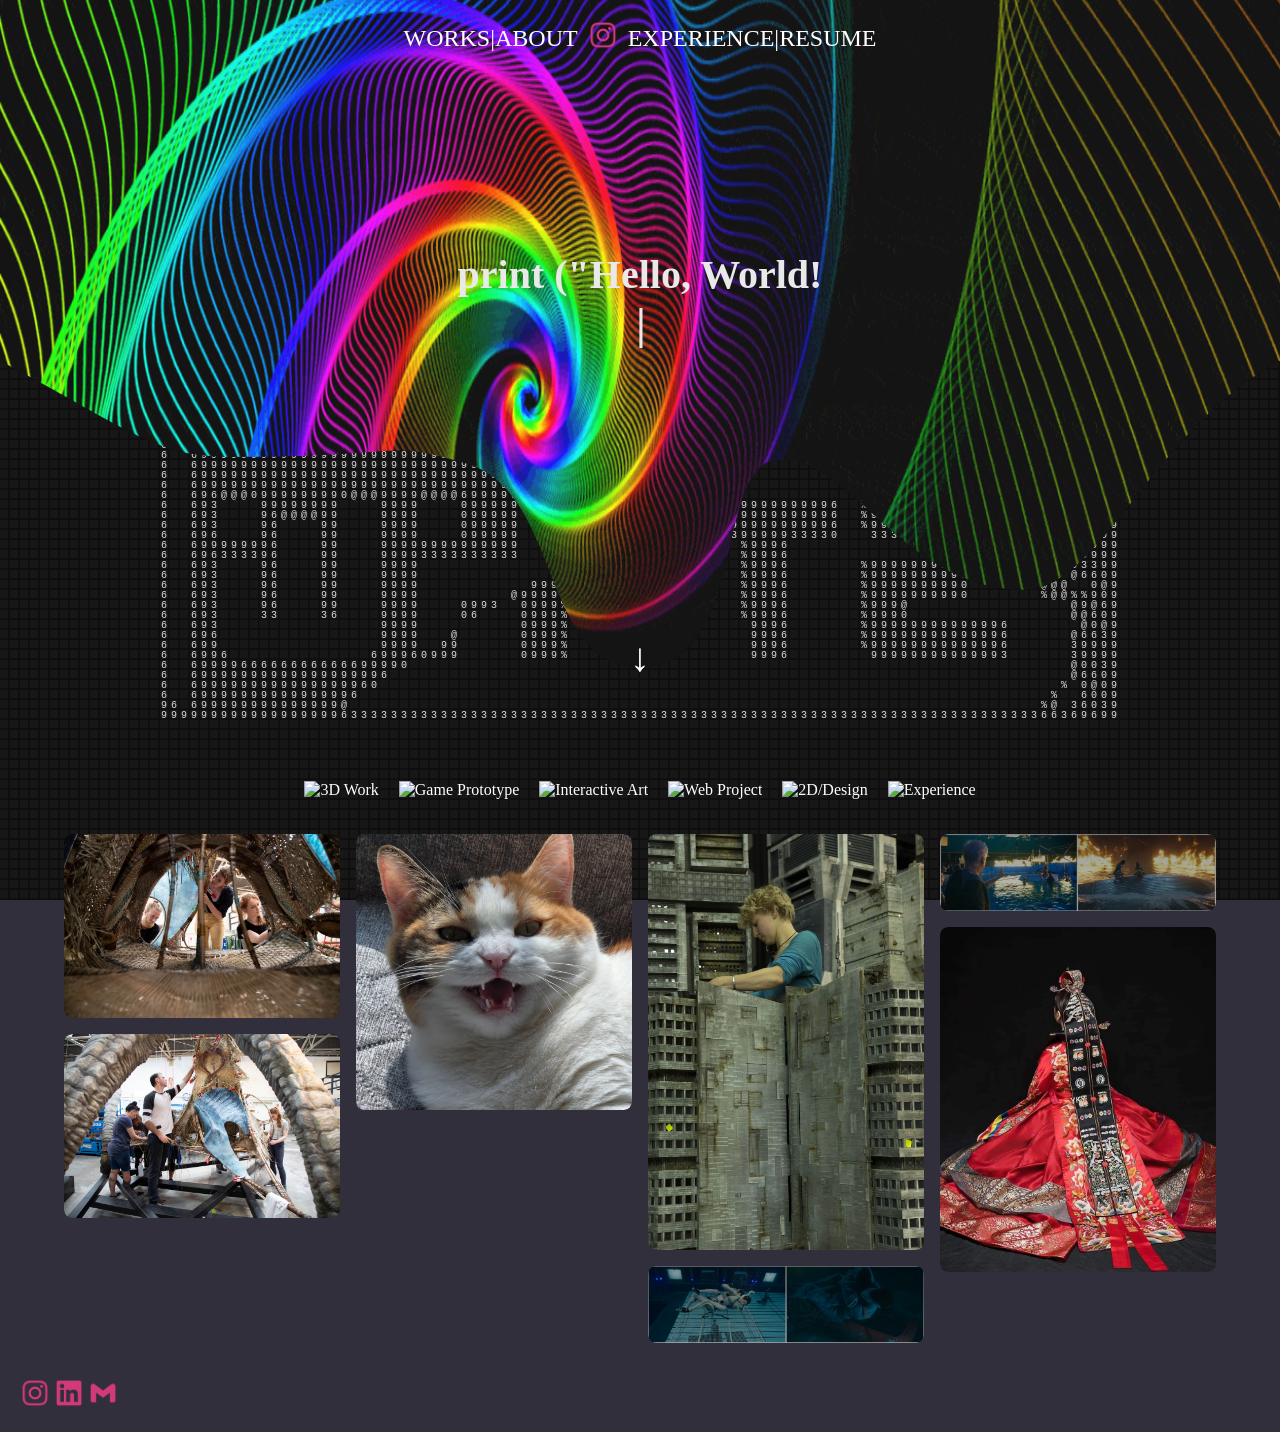
==== index.html @ cbc1c01c "title margin change" ====
<!doctype html>
<html lang="en">
  <head>
    <meta charset="UTF-8" />
    <meta http-equiv="X-UA-Compatible" content="IE=edge" />
    <meta name="viewport" content="width=device-width, initial-scale=1.0" />
    <title>Minjung Cho Portfolio</title>
    <link rel="stylesheet" href="style.css" />
    <style>
      @import url('https://fonts.googleapis.com/css2?family=BBH+Bogle&family=Bagel+Fat+One&family=Holtwood+One+SC&family=Rubik+Spray+Paint&family=Wendy+One&family=Zilla+Slab+Highlight:wght@400;700&display=swap');
    </style>
  </head>
  <body>
    <div class="waterLayer" aria-hidden="true">
      <svg id="waterSvg" viewBox="0 0 1000 420" preserveAspectRatio="none">
        <defs>
          <clipPath id="waterClip" clipPathUnits="userSpaceOnUse">
            <path id="waterClipPath" d="" />
          </clipPath>
        </defs>

        <image
          id="waterGif"
          href="./img/exampleGIF.gif"
          x="0"
          y="0"
          width="1000"
          height="420"
          preserveAspectRatio="xMidYMid slice"
          clip-path="url(#waterClip)"
        />

        <path id="waterTintPath" d="" />
      </svg>
    </div>

    <header>
      <a href="../index.html">WORKS</a> | <a href="../index.html">ABOUT</a>
      <a href="../index.html"
        ><img src="./img/logo/instagram.png" alt="mainLogo" class="mainLogo"
      /></a>
      <a href="../index.html">EXPERIENCE</a> | <a href="../index.html">RESUME</a>
    </header>
    
    <div class="nameTitle">
      <!-- <h1>NAMEANDTITLE<br /><span class="font2">aaaaaaa</span></h1> -->
      <h2>
        print ("Hello, World!<br />I'm <span class="font2">Minjung Cho</span
        ><br />Technical Artist,<br />creating anything I like.")
      </h2>
    </div>

    <!-- ascii art -->
    <section class="hero">
      <canvas id="grid"></canvas>

      <div class="logo">
        <img src="img/logo/bwLogo.png" id="source" alt="asciiLogo" />
      </div>
    </section>

    <!-- ascii art -->

    <button id="scrollButton">↓</button>

    <div class="workCategoryContainer">
      <img class="workCategory" src="img/category1.png" alt="3D Work" />
      <img class="workCategory" src="img/category2.png" alt="Game Prototype" />
      <img class="workCategory" src="img/category3.png" alt="Interactive Art" />
      <img class="workCategory" src="img/category4.png" alt="Web Project" />
      <img class="workCategory" src="img/category5.png" alt="2D/Design" />
      <img class="workCategory" src="img/category6.png" alt="Experience" />
    </div>

    <div class="featuredWorksGallery">
      <div class="featuredWorks">
        <img
          class="featuredWorkImg"
          src="img/featuredWorks/avatar1.jpg"
          alt="featured1"
        />
        <div class="featuredWorkText">Avatar Project 1</div>
      </div>

      <div class="featuredWorks">
        <img
          class="featuredWorkImg"
          src="img/featuredWorks/avatar2.jpg"
          alt="featured2"
        />
        <div class="featuredWorkText">Avatar Project 2</div>
      </div>

      <div class="featuredWorks">
        <img
          class="featuredWorkImg"
          src="img/featuredWorks/cat.jpg"
          alt="featured3"
        />
        <div class="featuredWorkText">Cat Study</div>
      </div>

      <div class="featuredWorks">
        <img
          class="featuredWorkImg"
          src="img/featuredWorks/bladerunner.png"
          alt="featured4"
        />
        <div class="featuredWorkText">Bladerunner Study</div>
      </div>

      <div class="featuredWorks">
        <img
          class="featuredWorkImg"
          src="img/featuredWorks/avatar3.png"
          alt="featured5"
        />
        <div class="featuredWorkText">Avatar Project 3</div>
      </div>

      <div class="featuredWorks">
        <img
          class="featuredWorkImg"
          src="img/featuredWorks/avatar4.png"
          alt="featured6"
        />
        <div class="featuredWorkText">Avatar Project 4</div>
      </div>

      <div class="featuredWorks">
        <img
          class="featuredWorkImg"
          src="img/featuredWorks/hanbok.jpg"
          alt="featured7"
        />
        <div class="featuredWorkText">Hanbok Study</div>
      </div>
    </div>

    <script type="module" src="./script.js"></script>
  </body>
  <footer>
    <a href="https://www.instagram.com/" target="_blank">
      <img
        src="img/logo/instagram.png"
        alt="instagramLogo"
        class="contactLogo"
      />
    </a>
    <a href="https://www.linkedin.com/" target="_blank">
      <img src="img/logo/linkedin.png" alt="linkedinLogo" class="contactLogo" />
    </a>
    <a href="https://www.gmail.com/" target="_blank">
      <img src="img/logo/gmail.png" alt="gmailLogo" class="contactLogo" />
    </a>
  </footer>
</html>
---- style.css ----
html {
  font-family: "Consolas";
  color: #ffffff;
}

a {
  text-decoration: none;
  color: #ffffff;
}

a:hover {
  cursor: pointer;
  transform: scale(1.1);
  transition: transform 0.2s ease;
}

body {
  margin: 0;
  padding: 0;
  max-width: 100vw;
  min-height: 100vh;
  /* position: relative;
  isolation: isolate; */
  display: flex;
  flex-direction: column;
  overflow-y: auto;
  /* overflow-y: scroll; 이거 나중에 테스트 해봐*/
  text-align: center;
  background-color: #302f3b;
}

header {
  font-size: 1.5rem;
  z-index: 2;
  display: flex;
  /* padding: 0 30px 0 30px; */
  margin: 20px;
  align-items: center;
  justify-content: center;
}

footer {
  z-index: 2;
  padding: 20px;
  text-align: left;
}

.nameTitle {
  z-index: 2;
  margin: 80px;
  min-height: 32svh;
  display: flex;
  align-items: center;
  justify-content: center;
}

.nameTitle h2 {
  font-family: "Consolas";
  font-size: 2.5rem;
  margin: 0;
  color: #e9e9e9
}

.font2 {
  /* font-family: "Menlo", monospace; */
  /* font-family: "Wendy One"; */
  font-family: "Zilla Slab Highlight";
  font-size: 3rem;
  color: #fff7bb;
}

.typeCursor {
  font-size: 2.8rem;
  display: inline-block;
  margin-left: 2px;
  animation: blinkCursor 0.8s infinite;
}

@keyframes blinkCursor {
  0%,
  50% {
    opacity: 1;
  }

  51%,
  100% {
    opacity: 0;
  }
}

.contactLogo {
  width: 30px;
  height: 30px;
}

/* .contactLogo:hover {
  cursor: pointer;
  transform: scale(1.1);
  transition: transform 0.2s ease;
} */

.mainLogo {
  width: 30px;
  height: 30px;
  padding: 0 10px 0 10px;
}
.mainLogo:hover {
  cursor: pointer;
  transform: scale(1.1);
  transition: transform 0.2s ease;
}

#scrollButton {
  z-index: 2;
  background-color: rgba(255, 255, 255, 0);
  width: 20px;
  color: #ffffff;
  font-size: 40px;
  border: none;
  margin: 110px auto 80px auto;
  display: flex;
  align-items: center;
  justify-content: center;
}

#scrollButton:hover {
  cursor: pointer;
  transform: scale(1.1);
  transition: transform 0.2s ease;
}

.workCategoryContainer {
  z-index: 2;
  display: flex;
  justify-content: center;
  gap: 20px;
  padding: 20px;
}

.featuredWorksGallery {
  z-index: 2;
  column-count: 4;
  column-gap: 1rem;
  padding: 15px;
  width: 90%;
  margin: auto;
}

.featuredWorks {
  position: relative;
  display: block;
  margin-bottom: 1rem;
  border-radius: 8px;
  overflow: hidden;
  break-inside: avoid;
}

.featuredWorkImg {
  width: 100%;
  height: auto;
  display: block;
  border-radius: 8px;
  transition:
    transform 0.3s ease,
    filter 0.3s ease;
}

.featuredWorkText {
  position: absolute;
  inset: 0;
  display: flex;
  align-items: center;
  justify-content: center;
  color: white;
  font-size: 1.2rem;
  font-weight: bold;
  text-align: center;
  padding: 1rem;
  opacity: 0;
  transition: opacity 0.3s ease;
  pointer-events: none;
}

.featuredWorks:hover {
  cursor: pointer;
}

.featuredWorks:hover .featuredWorkImg {
  transform: scale(1.05);
  filter: brightness(45%);
}

.featuredWorks:hover .featuredWorkText {
  opacity: 1;
}

@media (max-width: 900px) {
  .featuredWorksGallery {
    column-count: 2;
  }
}

@media (max-width: 600px) {
  .featuredWorksGallery {
    column-count: 1;
  }
}

/* asciiart original
.hero {
  position: relative;
  width: 100%;
  height: 100svh;
  background-color: #0f0f0f;
}

canvas {
  display: block;
  width: 100%;
  height: 100%;
}

.logo {
  position: absolute;
  top: 50%;
  left: 50%;
  transform: translate(-50%, -50%);
  width: 75%;
}

.logo img {
  width: 100%;
  height: 100%;
  object-fit: contain;
  display: block;
  visibility: hidden;
}
asciiart original */

/* asciiart */
.hero {
  position: absolute;
  inset: 0;
  /* top: 50%;
  left: 0;
  right: 0;
  bottom: 50%; */
  width: 100%;
  height: 100svh;
  background-color: #0f0f0f;
  z-index: 0;
  overflow: hidden;
  pointer-events: none;
}

canvas {
  display: block;
  width: 100%;
  height: 100%;
}

.logo {
  position: absolute;
  top: 50%;
  left: 50%;
  transform: translate(-50%, -50%);
  width: 75%;
}

.logo img {
  width: 100%;
  height: 100%;
  object-fit: contain;
  display: block;
  visibility: hidden;
}
/* asciiart */

/* water droop */
.waterLayer {
  position: absolute;
  top: 0;
  left: 0;
  width: 100%;
  height: 105svh;
  z-index: 1;
  pointer-events: none;
  overflow: visible;
}

.waterLayer svg {
  width: 100%;
  height: 100%;
  display: block;
}

#waterTintPath {
  fill: rgba(255, 255, 255, 0.08);
  mix-blend-mode: screen;
}
/* water droop */
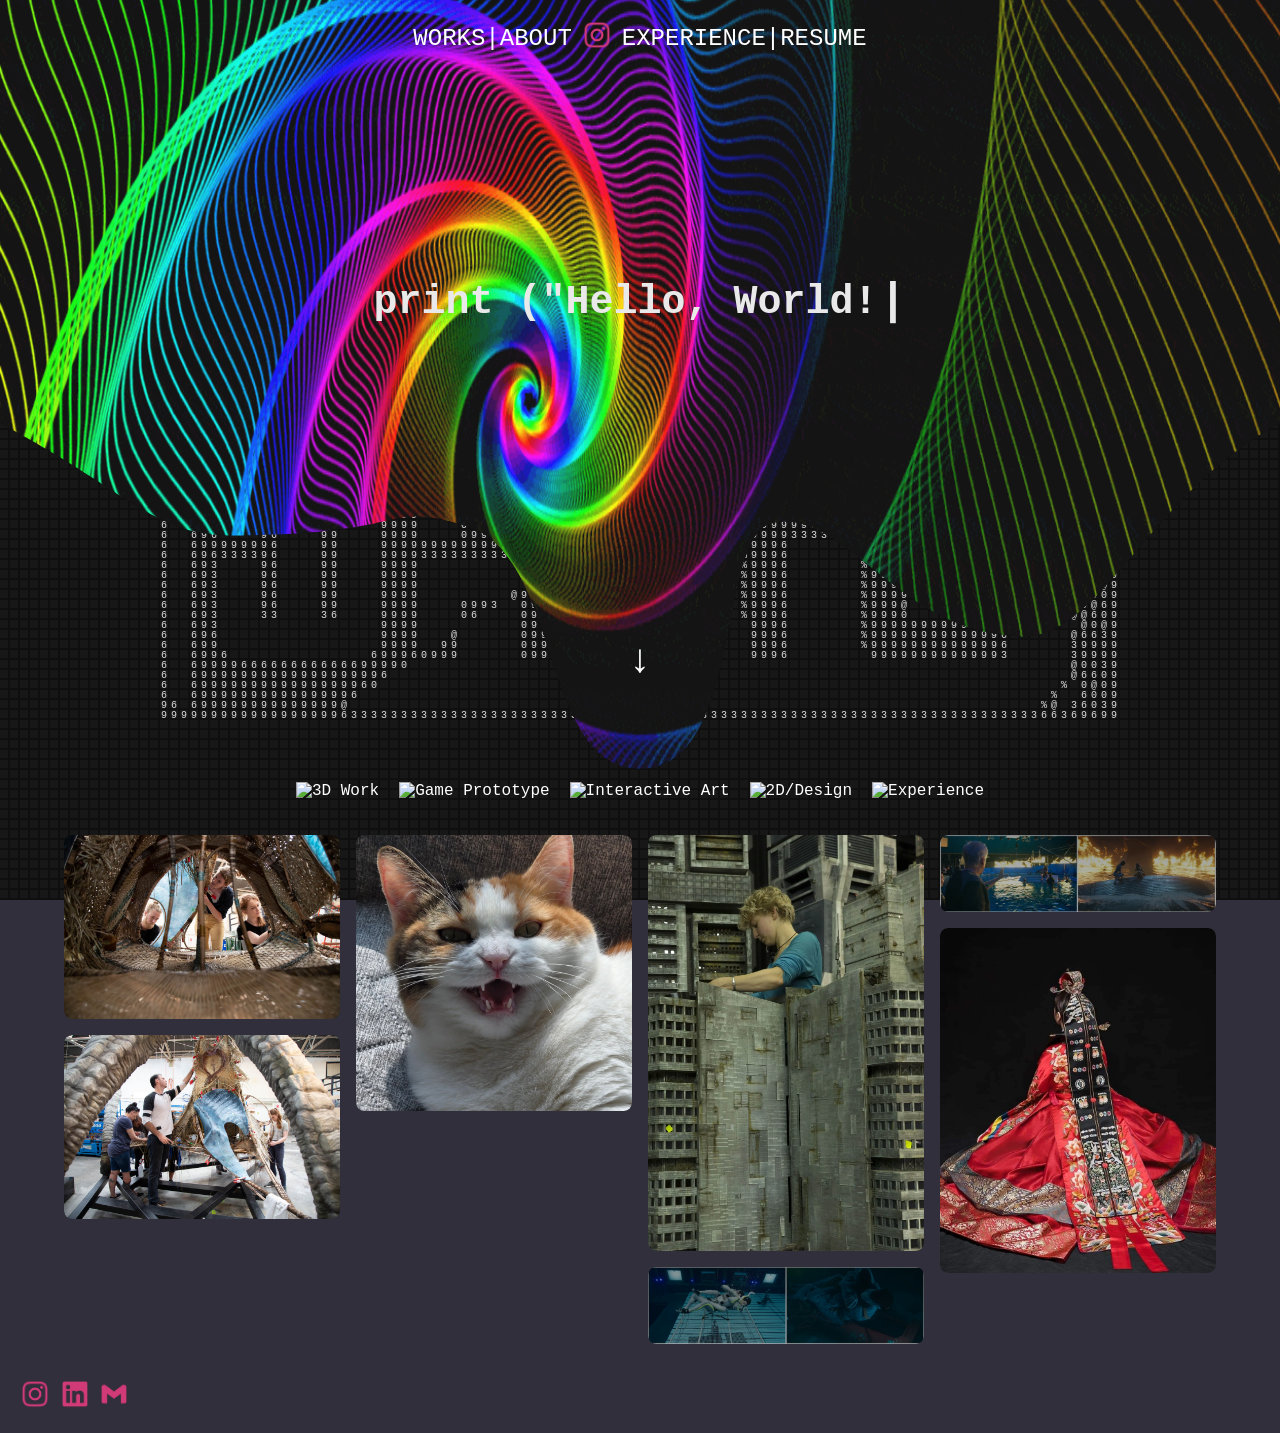
==== commit 8e31ec61: "header element files add" ====
--- a/index.html
+++ b/index.html
@@ -7,11 +7,11 @@
     <title>Minjung Cho Portfolio</title>
     <link rel="stylesheet" href="style.css" />
     <style>
-      @import url('https://fonts.googleapis.com/css2?family=BBH+Bogle&family=Bagel+Fat+One&family=Holtwood+One+SC&family=Rubik+Spray+Paint&family=Wendy+One&family=Zilla+Slab+Highlight:wght@400;700&display=swap');
+      @import url("https://fonts.googleapis.com/css2?family=Wendy+One&family=Zilla+Slab+Highlight:wght@400;700&display=swap");
     </style>
   </head>
   <body>
-    <div class="waterLayer" aria-hidden="true">
+    <div id="waterLayer" aria-hidden="true">
       <svg id="waterSvg" viewBox="0 0 1000 420" preserveAspectRatio="none">
         <defs>
           <clipPath id="waterClip" clipPathUnits="userSpaceOnUse">
@@ -35,13 +35,14 @@
     </div>
 
     <header>
-      <a href="../index.html">WORKS</a> | <a href="../index.html">ABOUT</a>
-      <a href="../index.html"
-        ><img src="./img/logo/instagram.png" alt="mainLogo" class="mainLogo"
+      <a href="headerElements/all_works/AllWorks.html">WORKS</a> |
+      <a href="headerElements/about/about.html">ABOUT</a>
+      <a href="index.html"
+        ><img src="img/logo/instagram.png" alt="mainLogo" class="mainLogo"
       /></a>
-      <a href="../index.html">EXPERIENCE</a> | <a href="../index.html">RESUME</a>
+      <a href="headerElements/experience/experience.html">EXPERIENCE</a> |
+      <a href="headerElements/resume/resume.html">RESUME</a>
     </header>
-    
     <div class="nameTitle">
       <!-- <h1>NAMEANDTITLE<br /><span class="font2">aaaaaaa</span></h1> -->
       <h2>
@@ -64,12 +65,29 @@
     <button id="scrollButton">↓</button>
 
     <div class="workCategoryContainer">
-      <img class="workCategory" src="img/category1.png" alt="3D Work" />
-      <img class="workCategory" src="img/category2.png" alt="Game Prototype" />
-      <img class="workCategory" src="img/category3.png" alt="Interactive Art" />
-      <img class="workCategory" src="img/category4.png" alt="Web Project" />
-      <img class="workCategory" src="img/category5.png" alt="2D/Design" />
-      <img class="workCategory" src="img/category6.png" alt="Experience" />
+      <a href="featuredWorkPages/3d_work/3dWork.html">
+        <img class="workCategory" src="img/category1.png" alt="3D Work" />
+      </a>
+      <a href="featuredWorkPages/game_prototype/gamePrototype.html">
+        <img
+          class="workCategory"
+          src="img/category2.png"
+          alt="Game Prototype"
+        />
+      </a>
+      <a href="featuredWorkPages/interactive_art/interactiveArt.html">
+        <img
+          class="workCategory"
+          src="img/category3.png"
+          alt="Interactive Art"
+        />
+      </a>
+      <a href="featuredWorkPages/2d_design/2dDesign.html">
+        <img class="workCategory" src="img/category4.png" alt="2D/Design" />
+      </a>
+      <a href="featuredWorkPages/experience/experience.html">
+        <img class="workCategory" src="img/category5.png" alt="Experience" />
+      </a>
     </div>
 
     <div class="featuredWorksGallery">
--- a/style.css
+++ b/style.css
@@ -1,5 +1,5 @@
 html {
-  font-family: "Consolas";
+  font-family: "Consolas", monospace;
   color: #ffffff;
 }
 
@@ -55,16 +55,16 @@
 }
 
 .nameTitle h2 {
-  font-family: "Consolas";
+  font-family: "Consolas", monospace;
   font-size: 2.5rem;
   margin: 0;
-  color: #e9e9e9
+  color: #e9e9e9;
 }
 
 .font2 {
   /* font-family: "Menlo", monospace; */
   /* font-family: "Wendy One"; */
-  font-family: "Zilla Slab Highlight";
+  font-family: "Zilla Slab Highlight", monospace;
   font-size: 3rem;
   color: #fff7bb;
 }
@@ -277,7 +277,7 @@
 /* asciiart */
 
 /* water droop */
-.waterLayer {
+#waterLayer {
   position: absolute;
   top: 0;
   left: 0;
@@ -288,7 +288,7 @@
   overflow: visible;
 }
 
-.waterLayer svg {
+#waterLayer svg {
   width: 100%;
   height: 100%;
   display: block;
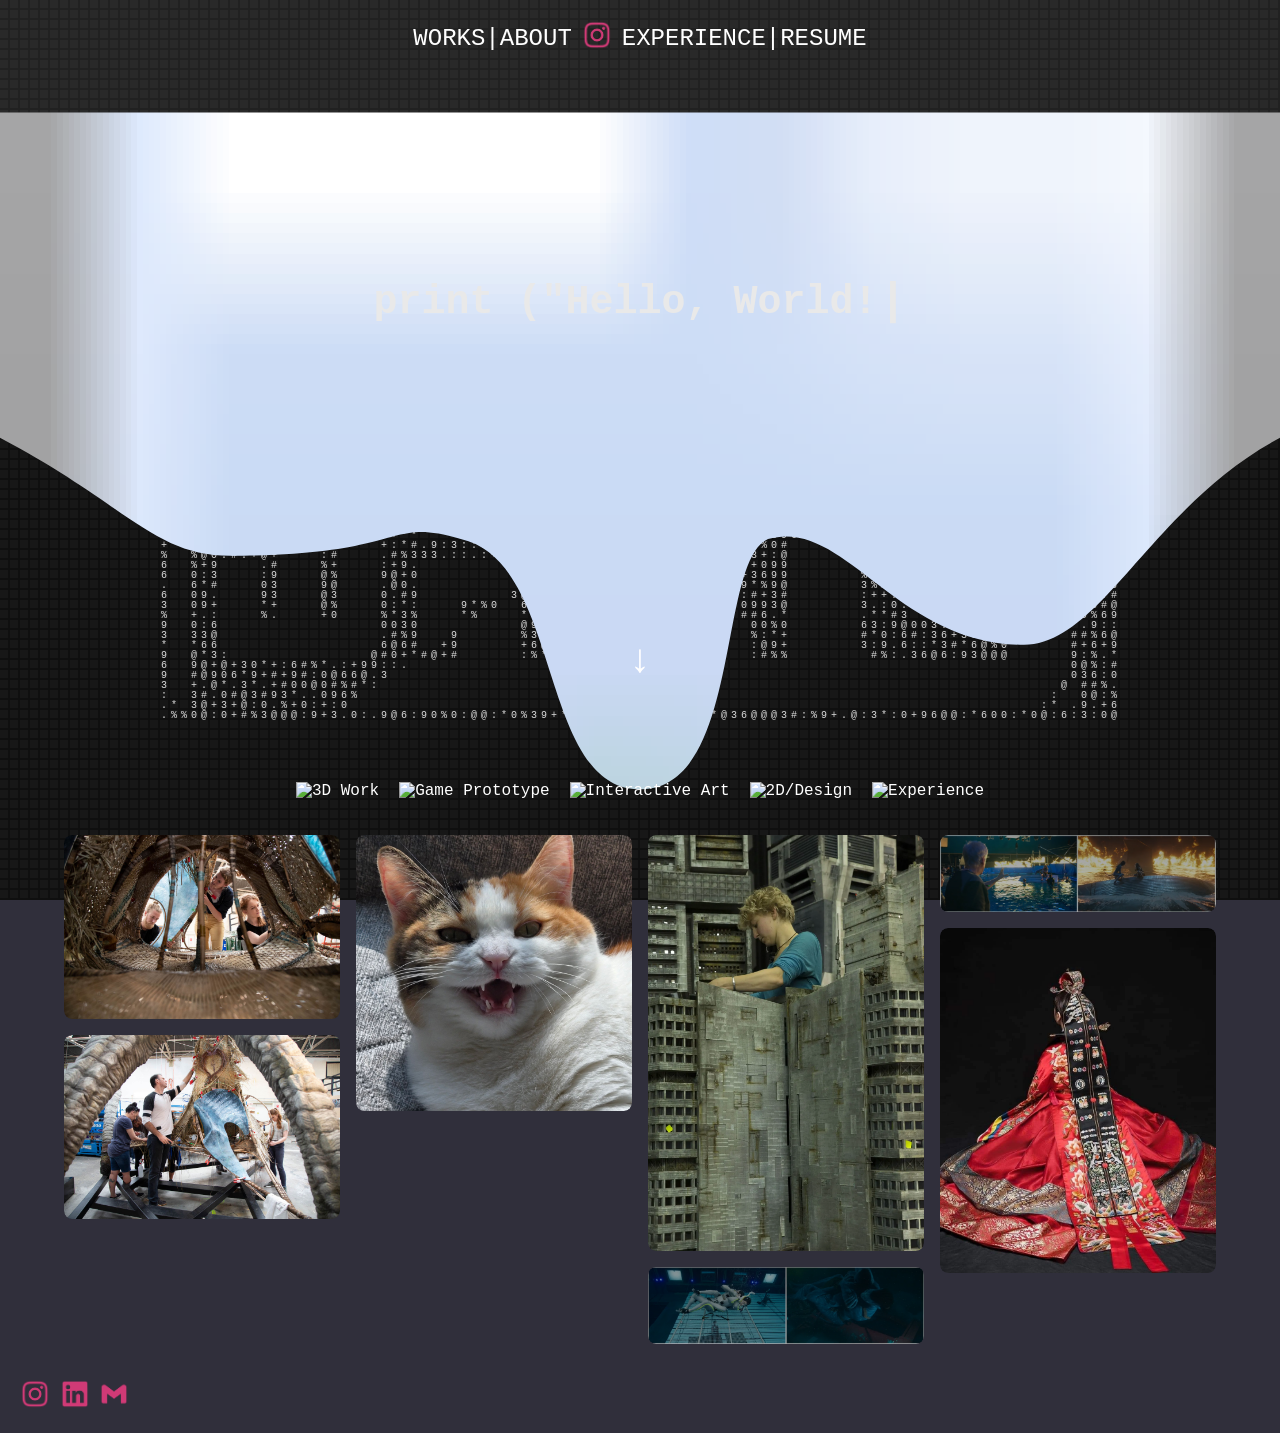
==== commit 78ffe9ca: "gif file too big" ====
--- a/index.html
+++ b/index.html
@@ -10,6 +10,7 @@
       @import url("https://fonts.googleapis.com/css2?family=Wendy+One&family=Zilla+Slab+Highlight:wght@400;700&display=swap");
     </style>
   </head>
+  <!-- aaa -->
   <body>
     <div id="waterLayer" aria-hidden="true">
       <svg id="waterSvg" viewBox="0 0 1000 420" preserveAspectRatio="none">
@@ -21,9 +22,9 @@
 
         <image
           id="waterGif"
-          href="./img/exampleGIF.gif"
+          href="./img/octopus_final.gif"
           x="0"
-          y="0"
+          y="50"
           width="1000"
           height="420"
           preserveAspectRatio="xMidYMid slice"
--- a/style.css
+++ b/style.css
@@ -93,11 +93,11 @@
   height: 30px;
 }
 
-/* .contactLogo:hover {
+.contactLogo:hover {
   cursor: pointer;
   transform: scale(1.1);
   transition: transform 0.2s ease;
-} */
+}
 
 .mainLogo {
   width: 30px;
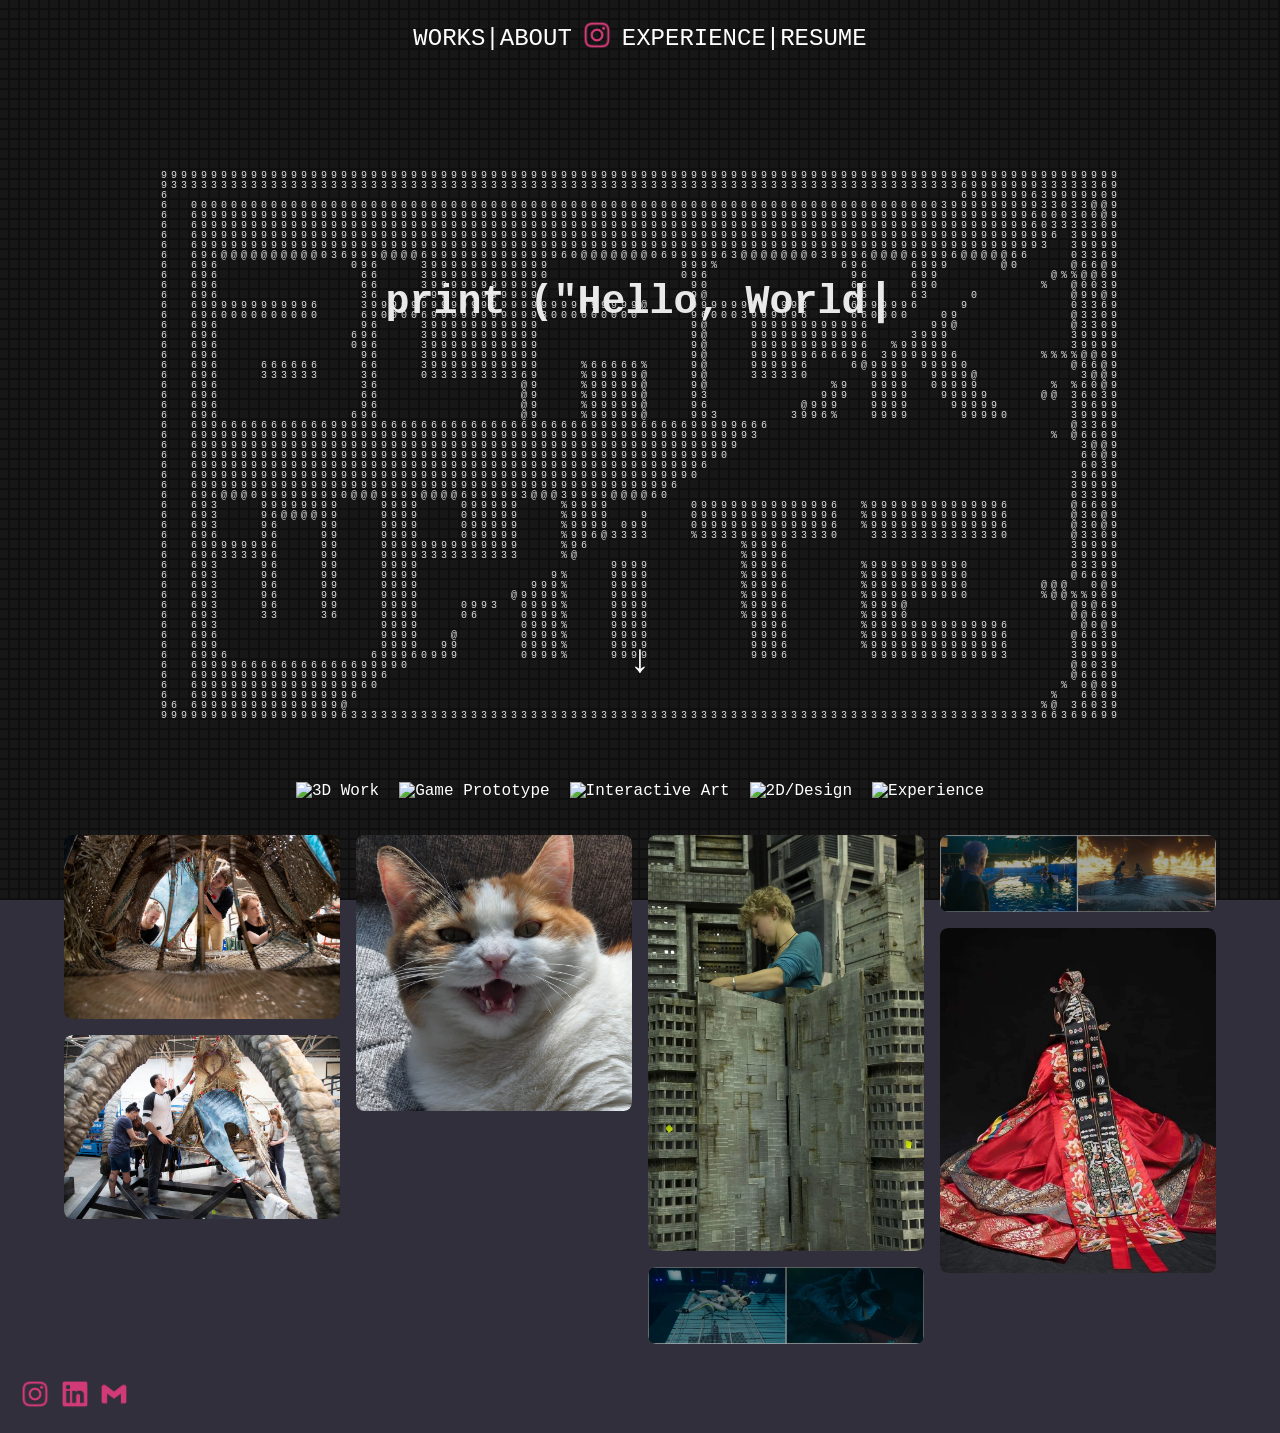
==== commit 3fdeda5a: "water img sizing finalized" ====
--- a/index.html
+++ b/index.html
@@ -10,28 +10,18 @@
       @import url("https://fonts.googleapis.com/css2?family=Wendy+One&family=Zilla+Slab+Highlight:wght@400;700&display=swap");
     </style>
   </head>
-  <!-- aaa -->
+
   <body>
     <div id="waterLayer" aria-hidden="true">
-      <svg id="waterSvg" viewBox="0 0 1000 420" preserveAspectRatio="none">
+      <div id="waterClipContainer">
+        <img id="waterGif" src="./img/octopus_final.gif" alt="" />
+      </div>
+      <svg id="waterSvg" width="0" height="0">
         <defs>
           <clipPath id="waterClip" clipPathUnits="userSpaceOnUse">
             <path id="waterClipPath" d="" />
           </clipPath>
         </defs>
-
-        <image
-          id="waterGif"
-          href="./img/octopus_final.gif"
-          x="0"
-          y="50"
-          width="1000"
-          height="420"
-          preserveAspectRatio="xMidYMid slice"
-          clip-path="url(#waterClip)"
-        />
-
-        <path id="waterTintPath" d="" />
       </svg>
     </div>
 
--- a/style.css
+++ b/style.css
@@ -282,18 +282,42 @@
   top: 0;
   left: 0;
   width: 100%;
-  height: 105svh;
   z-index: 1;
   pointer-events: none;
   overflow: visible;
 }
 
-#waterLayer svg {
-  width: 100%;
-  height: 100%;
-  display: block;
-}
-
+#waterClipContainer {
+  width: 100%;
+  clip-path: url(#waterClip);
+  -webkit-clip-path: url(#waterClip);
+  overflow: visible;
+}
+
+#waterGif {
+  display: block;
+  width: 100%;
+  height: auto;
+}
+/* #waterLayer {
+  position: absolute;
+  top: 0;
+  left: 0;
+  width: 100%;
+  z-index: 1;
+  pointer-events: none;
+  overflow: visible;
+}
+
+#waterGif {
+  display: block;
+  width: 100%;
+  height: auto;
+  clip-path: url(#waterClip);
+  -webkit-clip-path: url(#waterClip);
+} */
+
+/* 나중에 위에 그라데이션 넣기 */
 #waterTintPath {
   fill: rgba(255, 255, 255, 0.08);
   mix-blend-mode: screen;
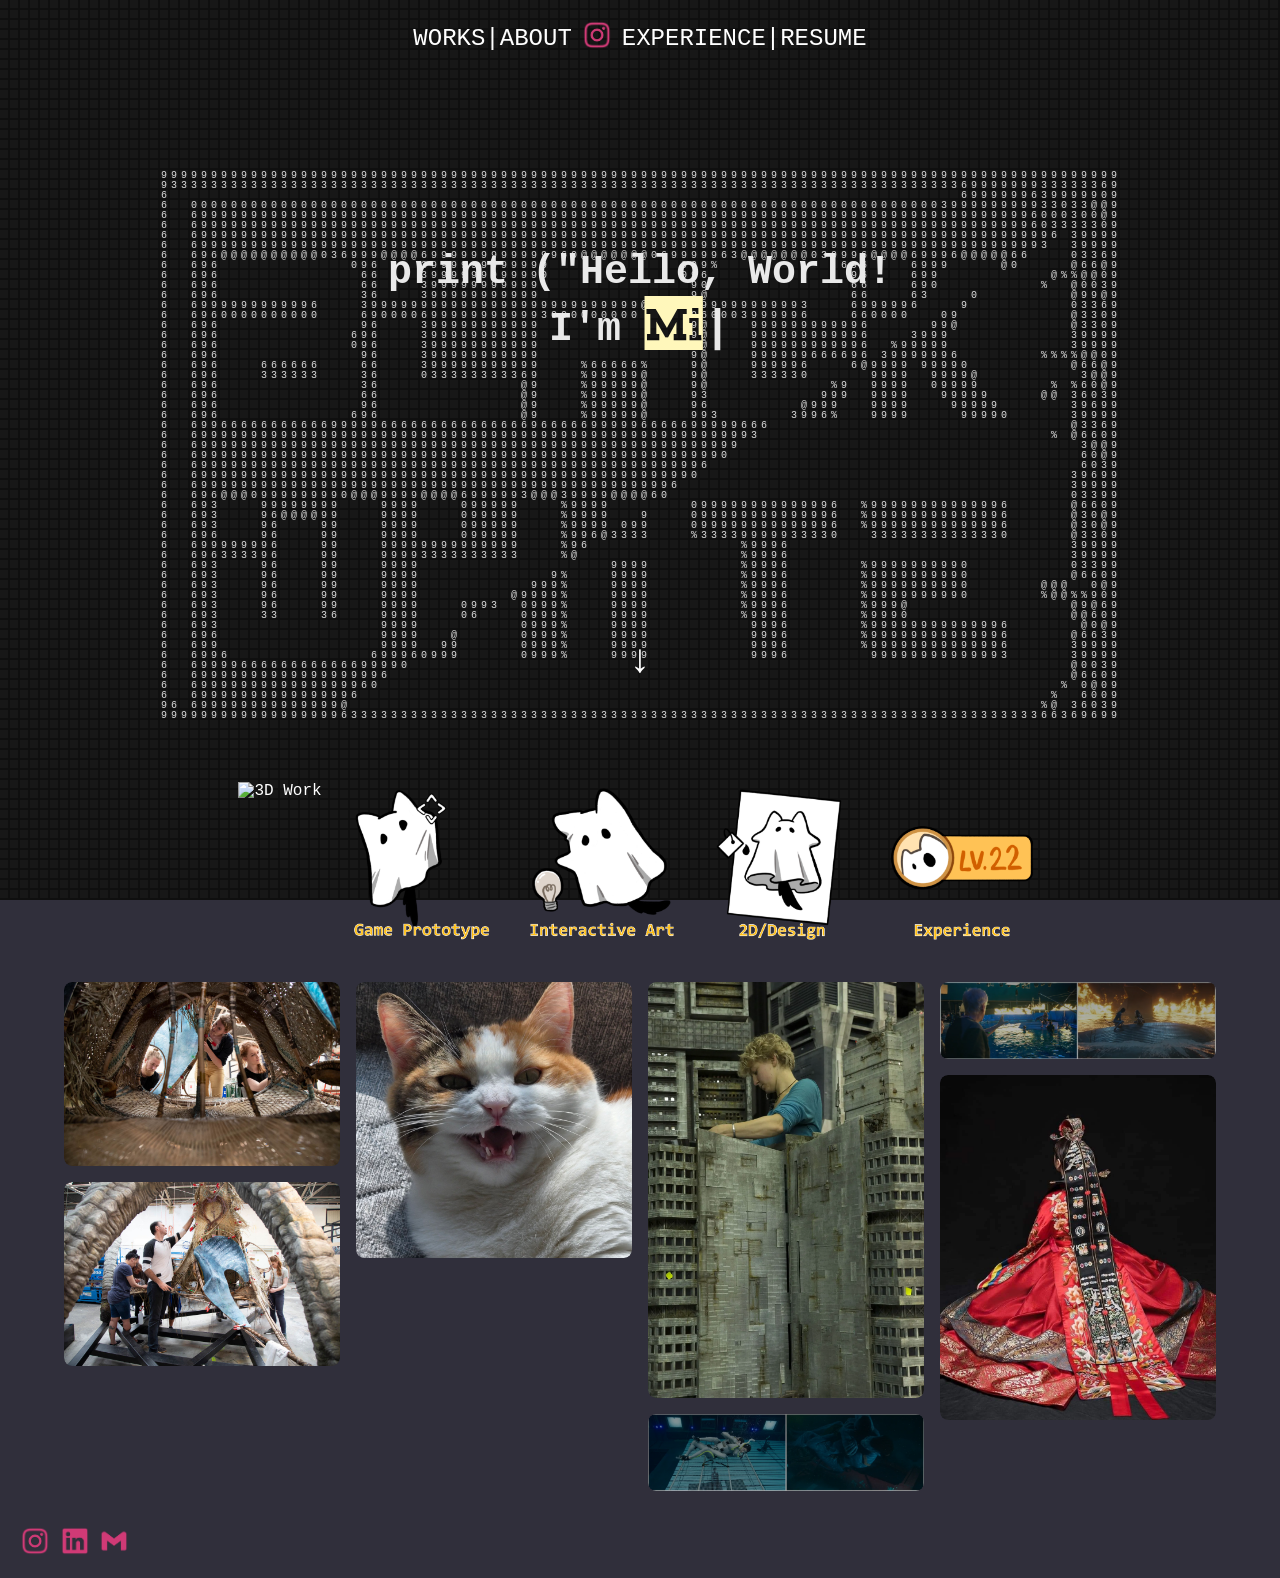
==== commit c547e7f0: "work category change" ====
--- a/index.html
+++ b/index.html
@@ -62,22 +62,30 @@
       <a href="featuredWorkPages/game_prototype/gamePrototype.html">
         <img
           class="workCategory"
-          src="img/category2.png"
+          src="img/logo/gamePrototype1.png"
           alt="Game Prototype"
         />
       </a>
       <a href="featuredWorkPages/interactive_art/interactiveArt.html">
         <img
           class="workCategory"
-          src="img/category3.png"
+          src="img/logo/interactiveArt1.png"
           alt="Interactive Art"
         />
       </a>
       <a href="featuredWorkPages/2d_design/2dDesign.html">
-        <img class="workCategory" src="img/category4.png" alt="2D/Design" />
+        <img
+          class="workCategory"
+          src="img/logo/2dDesign1.png"
+          alt="2D/Design"
+        />
       </a>
       <a href="featuredWorkPages/experience/experience.html">
-        <img class="workCategory" src="img/category5.png" alt="Experience" />
+        <img
+          class="workCategory"
+          src="img/logo/experience1.png"
+          alt="Experience"
+        />
       </a>
     </div>
 
--- a/style.css
+++ b/style.css
@@ -135,6 +135,32 @@
   justify-content: center;
   gap: 20px;
   padding: 20px;
+}
+
+.workCategory {
+  width: 10rem;
+  height: 10rem;
+  transition: transform 0.2s ease;
+}
+
+.workCategoryContainer a:nth-child(1):active img {
+  content: url("img/category2.png");
+}
+
+.workCategoryContainer a:nth-child(2):active img {
+  content: url("img/logo/gamePrototype2.png");
+}
+
+.workCategoryContainer a:nth-child(3):active img {
+  content: url("img/logo/interactiveArt2.png");
+}
+
+.workCategoryContainer a:nth-child(4):active img {
+  content: url("img/logo/2dDesign2.png");
+}
+
+.workCategoryContainer a:nth-child(5):active img {
+  content: url("img/logo/experience2.png");
 }
 
 .featuredWorksGallery {
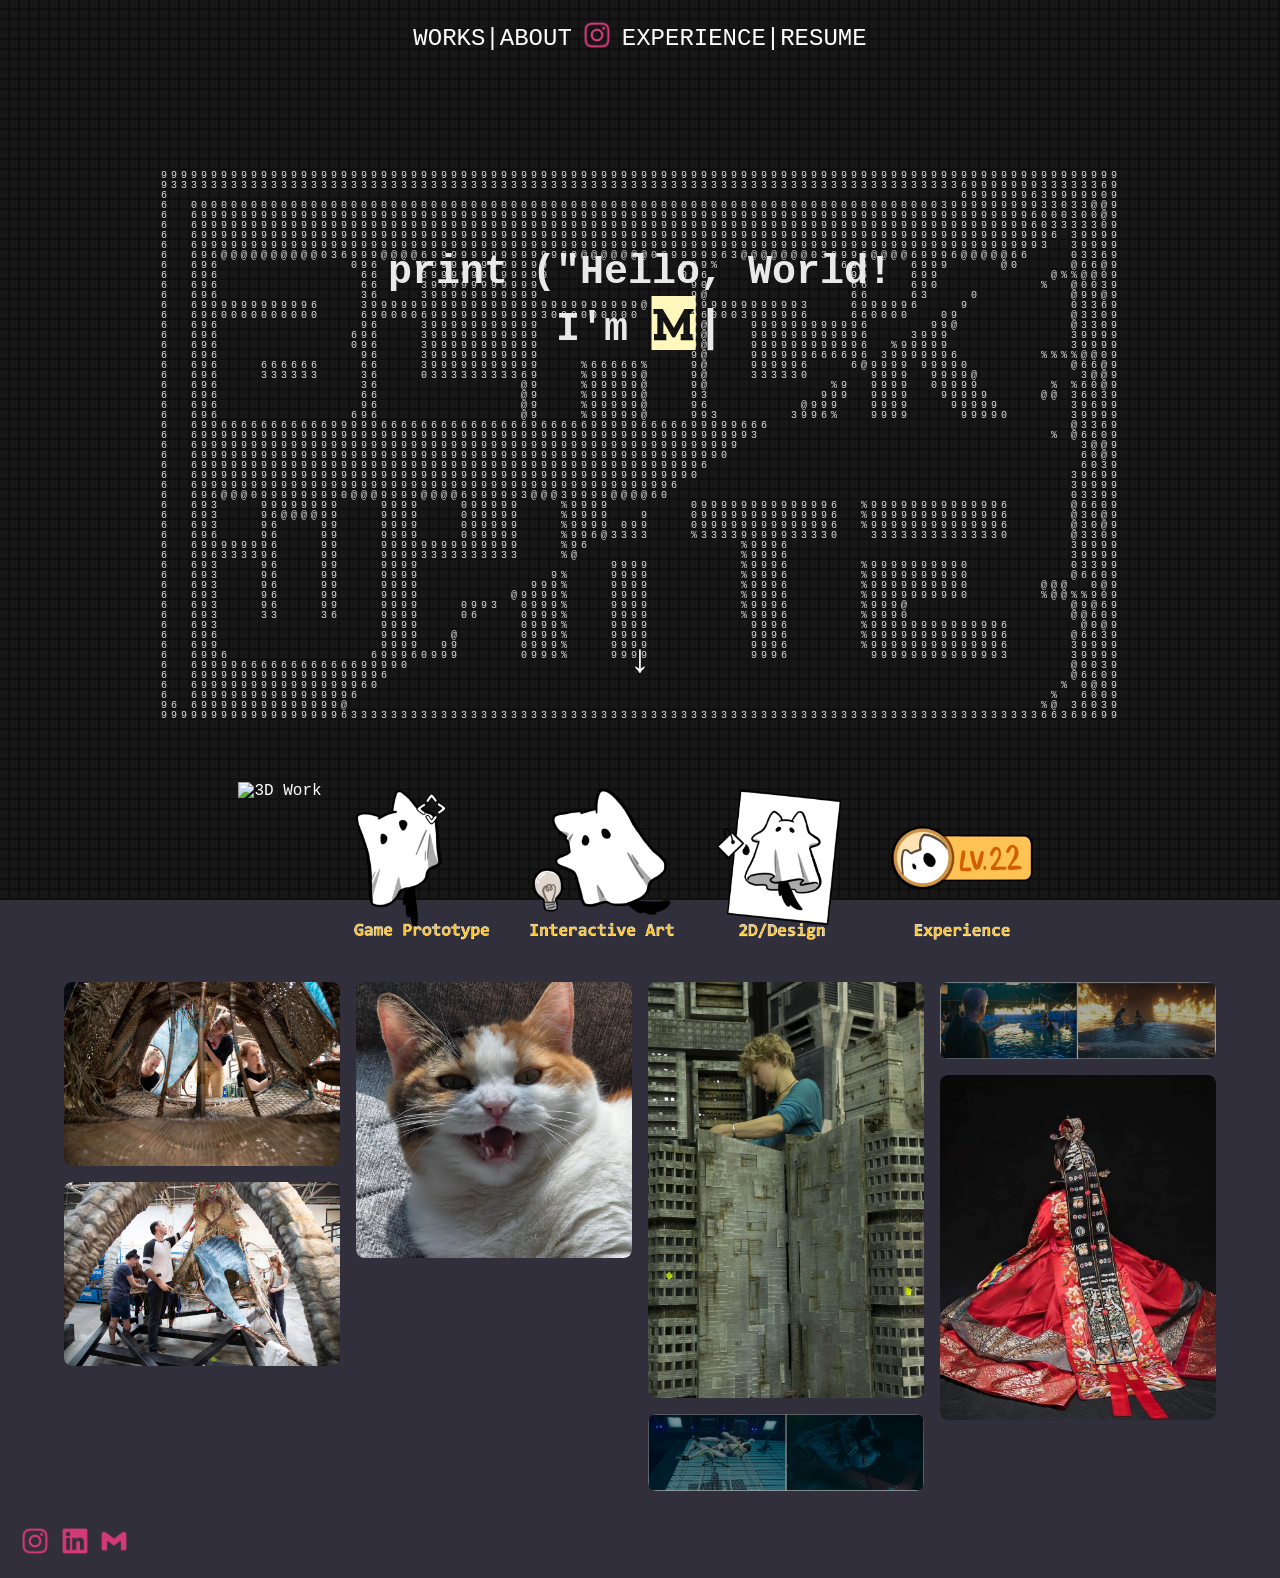
==== commit 4bb5dc79: "work category .images all ch;2hanged" ====
--- a/index.html
+++ b/index.html
@@ -57,7 +57,7 @@
 
     <div class="workCategoryContainer">
       <a href="featuredWorkPages/3d_work/3dWork.html">
-        <img class="workCategory" src="img/category1.png" alt="3D Work" />
+        <img class="workCategory" src="img/logo/3dWork1.png" alt="3D Work" />
       </a>
       <a href="featuredWorkPages/game_prototype/gamePrototype.html">
         <img
--- a/style.css
+++ b/style.css
@@ -143,23 +143,23 @@
   transition: transform 0.2s ease;
 }
 
-.workCategoryContainer a:nth-child(1):active img {
+.workCategoryContainer a:nth-child(1):hover img {
   content: url("img/category2.png");
 }
 
-.workCategoryContainer a:nth-child(2):active img {
+.workCategoryContainer a:nth-child(2):hover img {
   content: url("img/logo/gamePrototype2.png");
 }
 
-.workCategoryContainer a:nth-child(3):active img {
+.workCategoryContainer a:nth-child(3):hover img {
   content: url("img/logo/interactiveArt2.png");
 }
 
-.workCategoryContainer a:nth-child(4):active img {
+.workCategoryContainer a:nth-child(4):hover img {
   content: url("img/logo/2dDesign2.png");
 }
 
-.workCategoryContainer a:nth-child(5):active img {
+.workCategoryContainer a:nth-child(5):hover img {
   content: url("img/logo/experience2.png");
 }
 
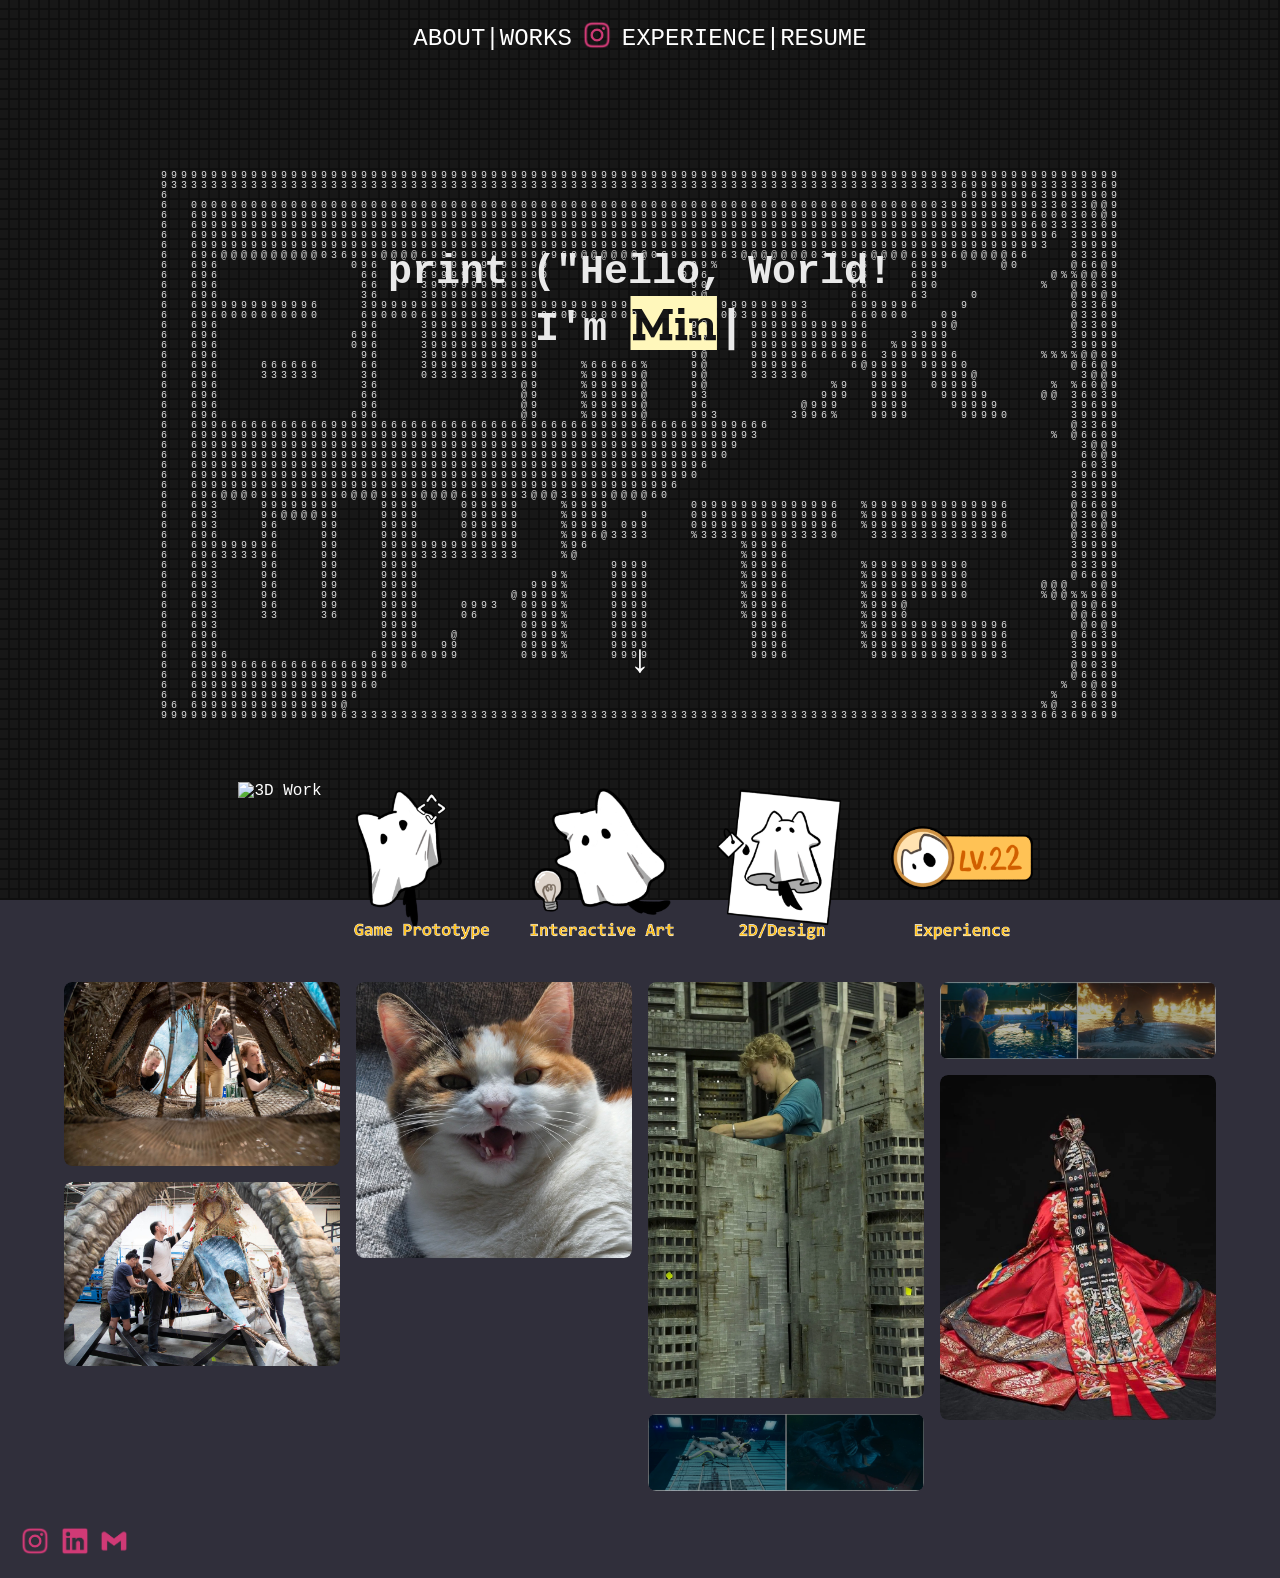
==== commit e747af28: "resume and about page base structure" ====
--- a/index.html
+++ b/index.html
@@ -14,7 +14,7 @@
   <body>
     <div id="waterLayer" aria-hidden="true">
       <div id="waterClipContainer">
-        <img id="waterGif" src="./img/octopus_final.gif" alt="" />
+        <img id="waterGif" src="./img/octopus_final.gif" alt="octopus" />
       </div>
       <svg id="waterSvg" width="0" height="0">
         <defs>
@@ -26,8 +26,8 @@
     </div>
 
     <header>
-      <a href="headerElements/all_works/AllWorks.html">WORKS</a> |
-      <a href="headerElements/about/about.html">ABOUT</a>
+      <a href="headerElements/about/about.html">ABOUT</a> |
+      <a href="headerElements/all_works/AllWorks.html">WORKS</a>
       <a href="index.html"
         ><img src="img/logo/instagram.png" alt="mainLogo" class="mainLogo"
       /></a>
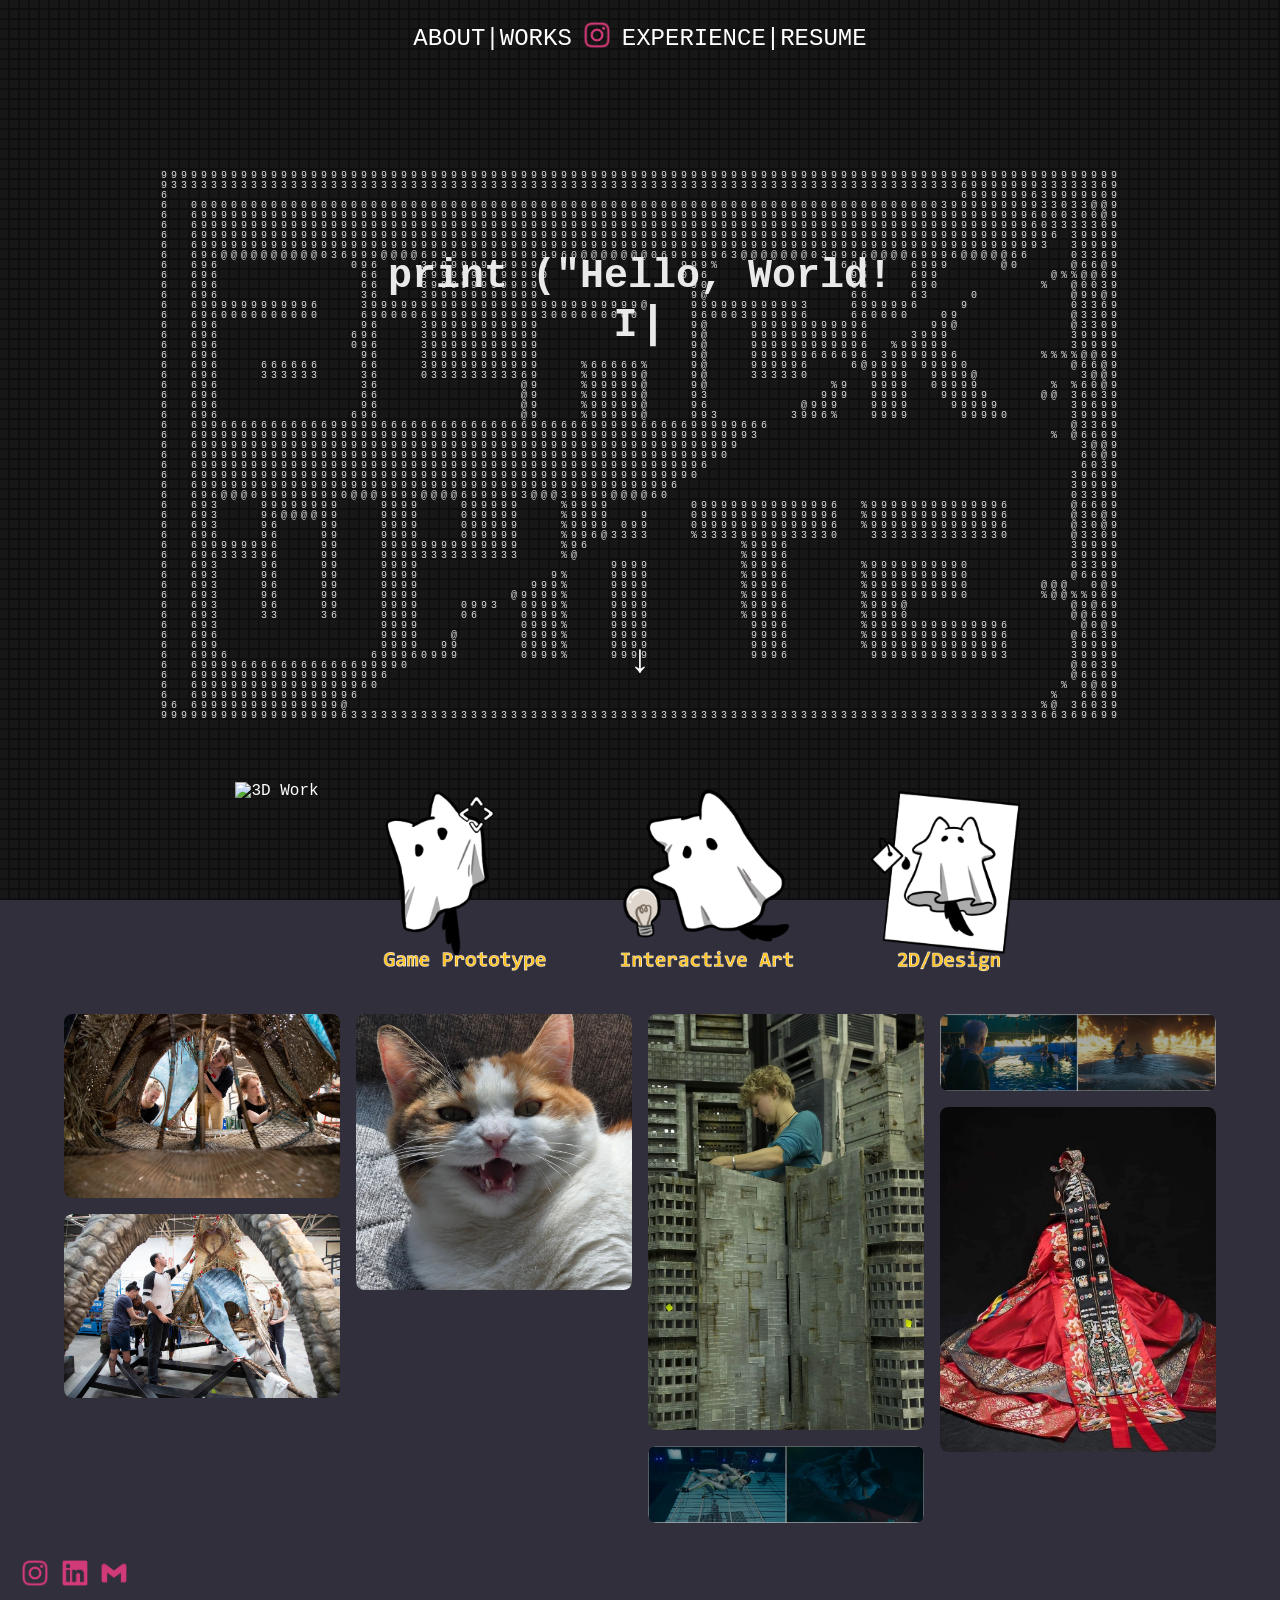
==== commit ef841af1: "description page structure" ====
--- a/index.html
+++ b/index.html
@@ -78,13 +78,6 @@
           class="workCategory"
           src="img/logo/2dDesign1.png"
           alt="2D/Design"
-        />
-      </a>
-      <a href="featuredWorkPages/experience/experience.html">
-        <img
-          class="workCategory"
-          src="img/logo/experience1.png"
-          alt="Experience"
         />
       </a>
     </div>
--- a/style.css
+++ b/style.css
@@ -133,13 +133,13 @@
   z-index: 2;
   display: flex;
   justify-content: center;
-  gap: 20px;
+  gap: 50px;
   padding: 20px;
 }
 
 .workCategory {
-  width: 10rem;
-  height: 10rem;
+  width: 12rem;
+  height: 12rem;
   transition: transform 0.2s ease;
 }
 
